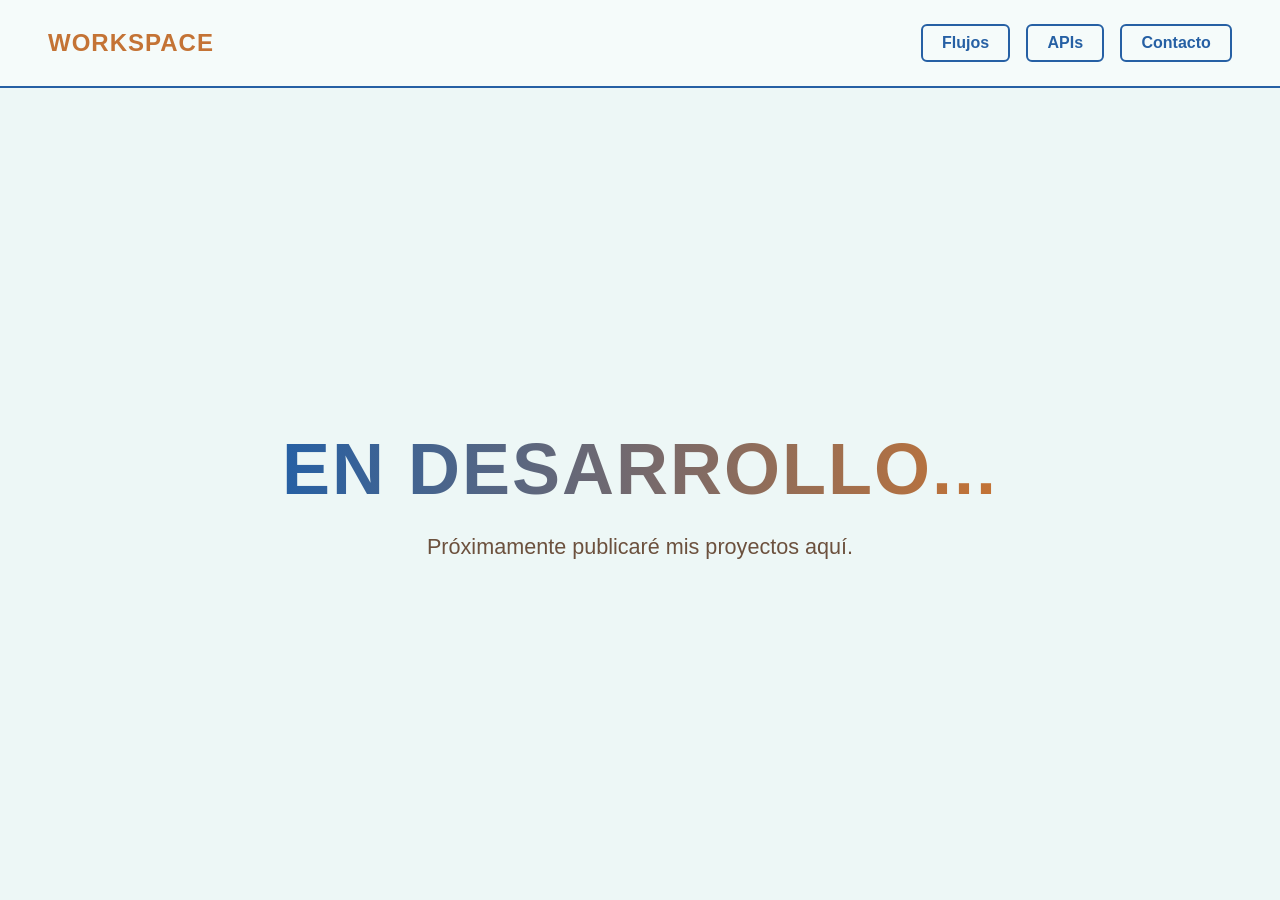
==== index.html @ 37c07baf "Creación de index básico con diseño inicial" ====
<!DOCTYPE html>
<html lang="es">
<head>
    <meta charset="UTF-8">
    <meta name="viewport" content="width=device-width, initial-scale=1.0">
    <title>Repositorio - En desarrollo</title>
    <style>
        
        :root {
            --deep-walnut: #56351E;
            --azure-mist: #EDF7F6;
            --sandy-brown: #F19953;
            --copper: #C47335;
            --baltic-blue: #2660A4;
        }

        * {
            margin: 0;
            padding: 0;
            box-sizing: border-box;
            font-family: 'Segoe UI', Tahoma, Geneva, Verdana, sans-serif;
        }
        
        body {
            background-color: var(--azure-mist);
            color: var(--deep-walnut);
            display: flex;
            flex-direction: column;
            min-height: 100vh;
        }

        header {
            display: flex;
            justify-content: space-between;
            align-items: center;
            padding: 1.5rem 3rem;
            background-color: rgba(255, 255, 255, 0.4);
            border-bottom: 2px solid var(--baltic-blue);
        }

        .logo {
            font-size: 1.5rem;
            font-weight: bold;
            color: var(--copper);
            letter-spacing: 1px;
            text-transform: uppercase;
        }

        nav {
            display: flex;
            gap: 1rem;
        }

        .nav-btn {
            background: transparent;
            color: var(--baltic-blue);
            border: 2px solid var(--baltic-blue);
            padding: 0.5rem 1.2rem;
            border-radius: 0.375rem;
            font-size: 1rem;
            font-weight: 600;
            cursor: not-allowed;
            transition: all 0.3s ease;
        }

        .nav-btn:hover {
            background-color: var(--baltic-blue);
            color: var(--azure-mist);
            box-shadow: 0 0 12px rgba(38, 96, 164, 0.3); 
        }

        main {
            flex: 1;
            display: flex;
            flex-direction: column;
            justify-content: center;
            align-items: center;
            text-align: center;
            padding: 2rem;
        }

        h1 {
            font-size: 4.5rem;
            margin-bottom: 1.5rem;
            text-transform: uppercase;
            letter-spacing: 2px;
            background: linear-gradient(to right, var(--baltic-blue), var(--copper));
            /*-webkit-background-clip: text;*/
            -webkit-background-clip: text;
            -webkit-text-fill-color: transparent;
        }

        p {
            font-size: 1.35rem;
            color: var(--deep-walnut);
            opacity: 0.85;
        }

        .pulse {
            animation: pulse 3s infinite;
        }

        @keyframes pulse {
            0% { opacity: 0.85; }
            50% { opacity: 0.5; color: var(--baltic-blue); }
            100% { opacity: 0.85; }
        }

        @media (max-width: 768px) {
            header {
                padding: 1.5rem;
            }
            h1 {
                font-size: 3.5rem;
            }
        }

        @media (max-width: 600px) {
            header {
                flex-direction: column;
                gap: 1.5rem;
                padding: 1.5rem;
            }
            nav {
                width: 100%;
                justify-content: center;
                flex-wrap: wrap;
            }
            .nav-btn {
                padding: 0.5rem 1rem;
                font-size: 0.9rem;
            }
            h1 {
                font-size: 2.5rem;
                margin-bottom: 1rem;
            }
            p {
                font-size: 1.1rem;
            }
        }
    </style>
</head>
<body>

    <header>
        <div class="logo">Workspace</div>
        <nav>
            <button class="nav-btn" type="button">Flujos</button>
            <button class="nav-btn" type="button">APIs</button>
            <button class="nav-btn" type="button">Contacto</button>
        </nav>
    </header>

    <main>
        <h1>En desarrollo...</h1>
        <p class="pulse">Próximamente publicaré mis proyectos aquí.</p>
    </main>

</body>
</html>
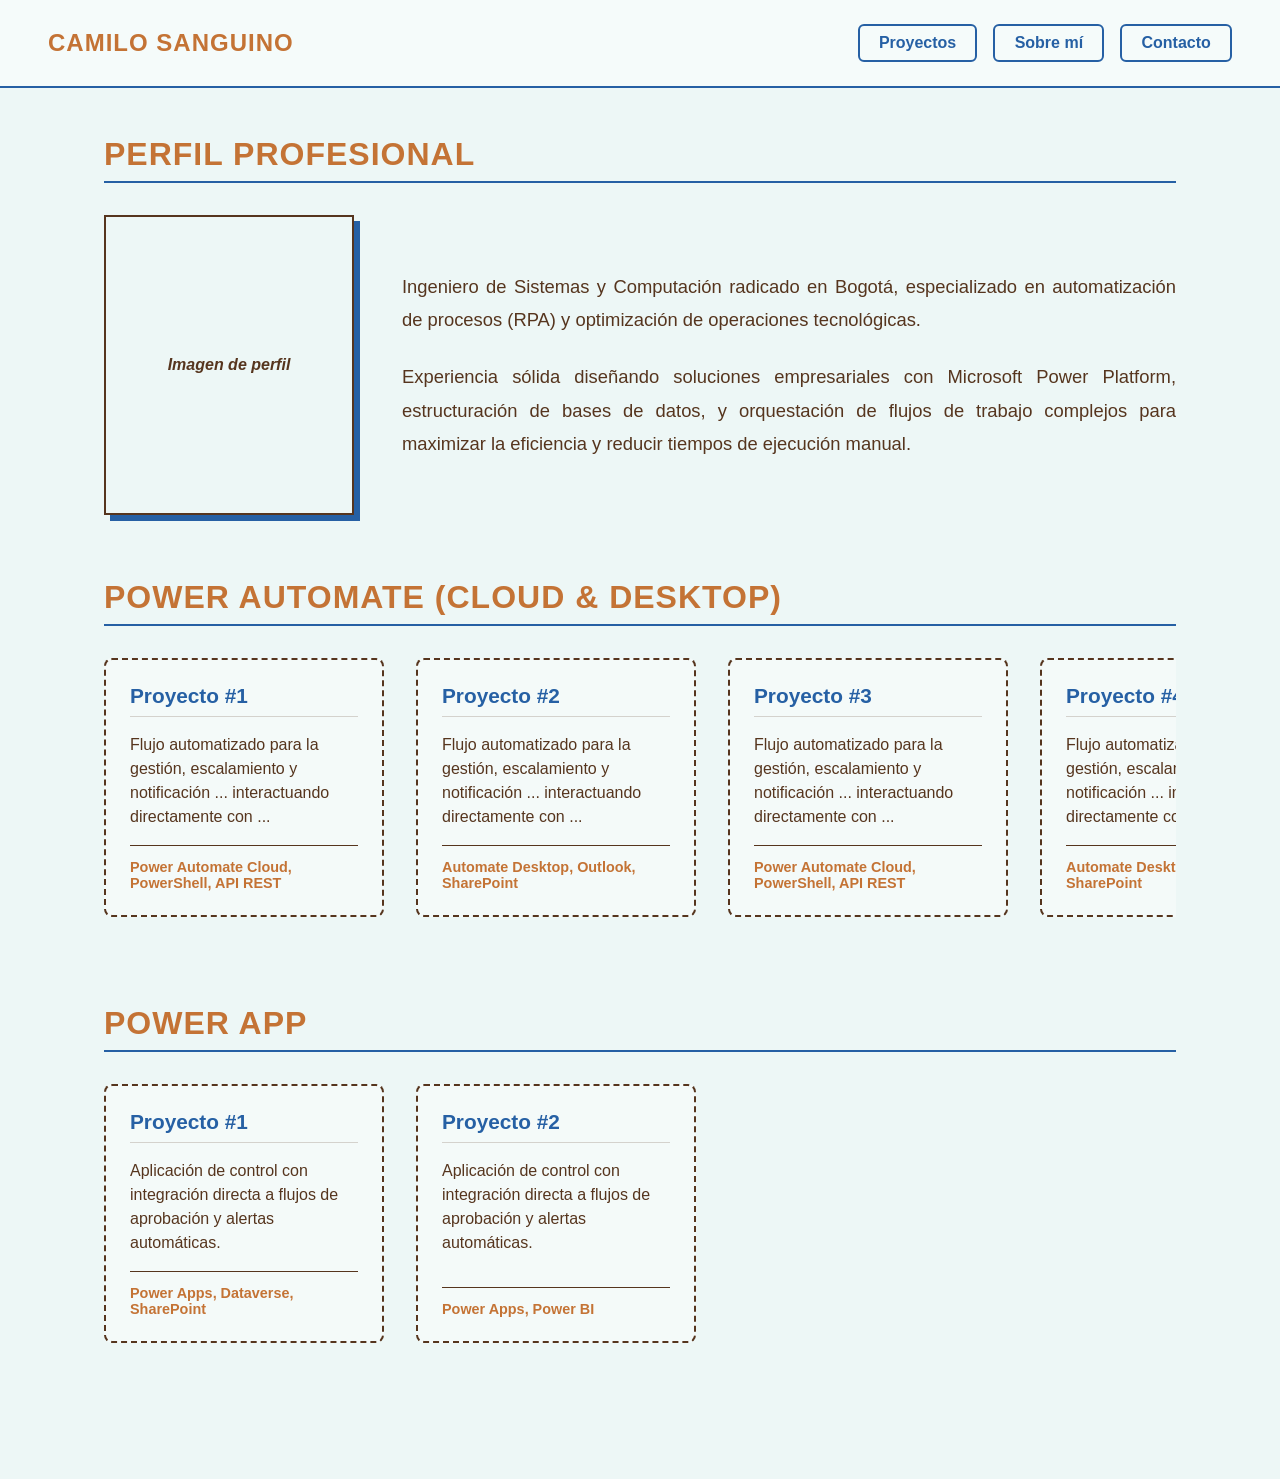
==== commit cf697b6d: "Creación de un archivo independiente para los estilos y modificaciones de estructura a pantalla prin" ====
--- a/index.html
+++ b/index.html
@@ -1,160 +1,70 @@
 <!DOCTYPE html>
 <html lang="es">
-<head>
-    <meta charset="UTF-8">
-    <meta name="viewport" content="width=device-width, initial-scale=1.0">
-    <title>Repositorio - En desarrollo</title>
-    <style>
-        
-        :root {
-            --deep-walnut: #56351E;
-            --azure-mist: #EDF7F6;
-            --sandy-brown: #F19953;
-            --copper: #C47335;
-            --baltic-blue: #2660A4;
-        }
-
-        * {
-            margin: 0;
-            padding: 0;
-            box-sizing: border-box;
-            font-family: 'Segoe UI', Tahoma, Geneva, Verdana, sans-serif;
-        }
-        
-        body {
-            background-color: var(--azure-mist);
-            color: var(--deep-walnut);
-            display: flex;
-            flex-direction: column;
-            min-height: 100vh;
-        }
-
-        header {
-            display: flex;
-            justify-content: space-between;
-            align-items: center;
-            padding: 1.5rem 3rem;
-            background-color: rgba(255, 255, 255, 0.4);
-            border-bottom: 2px solid var(--baltic-blue);
-        }
-
-        .logo {
-            font-size: 1.5rem;
-            font-weight: bold;
-            color: var(--copper);
-            letter-spacing: 1px;
-            text-transform: uppercase;
-        }
-
-        nav {
-            display: flex;
-            gap: 1rem;
-        }
-
-        .nav-btn {
-            background: transparent;
-            color: var(--baltic-blue);
-            border: 2px solid var(--baltic-blue);
-            padding: 0.5rem 1.2rem;
-            border-radius: 0.375rem;
-            font-size: 1rem;
-            font-weight: 600;
-            cursor: not-allowed;
-            transition: all 0.3s ease;
-        }
-
-        .nav-btn:hover {
-            background-color: var(--baltic-blue);
-            color: var(--azure-mist);
-            box-shadow: 0 0 12px rgba(38, 96, 164, 0.3); 
-        }
-
-        main {
-            flex: 1;
-            display: flex;
-            flex-direction: column;
-            justify-content: center;
-            align-items: center;
-            text-align: center;
-            padding: 2rem;
-        }
-
-        h1 {
-            font-size: 4.5rem;
-            margin-bottom: 1.5rem;
-            text-transform: uppercase;
-            letter-spacing: 2px;
-            background: linear-gradient(to right, var(--baltic-blue), var(--copper));
-            /*-webkit-background-clip: text;*/
-            -webkit-background-clip: text;
-            -webkit-text-fill-color: transparent;
-        }
-
-        p {
-            font-size: 1.35rem;
-            color: var(--deep-walnut);
-            opacity: 0.85;
-        }
-
-        .pulse {
-            animation: pulse 3s infinite;
-        }
-
-        @keyframes pulse {
-            0% { opacity: 0.85; }
-            50% { opacity: 0.5; color: var(--baltic-blue); }
-            100% { opacity: 0.85; }
-        }
-
-        @media (max-width: 768px) {
-            header {
-                padding: 1.5rem;
-            }
-            h1 {
-                font-size: 3.5rem;
-            }
-        }
-
-        @media (max-width: 600px) {
-            header {
-                flex-direction: column;
-                gap: 1.5rem;
-                padding: 1.5rem;
-            }
-            nav {
-                width: 100%;
-                justify-content: center;
-                flex-wrap: wrap;
-            }
-            .nav-btn {
-                padding: 0.5rem 1rem;
-                font-size: 0.9rem;
-            }
-            h1 {
-                font-size: 2.5rem;
-                margin-bottom: 1rem;
-            }
-            p {
-                font-size: 1.1rem;
-            }
-        }
-    </style>
-</head>
-<body>
-
-    <header>
-        <div class="logo">Workspace</div>
-        <nav>
-            <button class="nav-btn" type="button">Flujos</button>
-            <button class="nav-btn" type="button">APIs</button>
-            <button class="nav-btn" type="button">Contacto</button>
-        </nav>
-    </header>
-
-    <main>
-        <h1>En desarrollo...</h1>
-        <p class="pulse">Próximamente publicaré mis proyectos aquí.</p>
-    </main>
-
-</body>
+    <head>
+        <meta charset="UTF-8">
+        <meta name="viewport" content="width=device-width, initial-scale=1.0">
+        <title>Repositorio - En desarrollo</title>
+        <link rel="stylesheet" href="assets/css/style.css">
+    </head>
+    <body>
+        <header>
+            <div class="logo">Camilo Sanguino</div>
+            <nav>
+                <button class="nav-btn" type="button">Proyectos</button>
+                <button class="nav-btn" type="button">Sobre mí</button>
+                <button class="nav-btn" type="button">Contacto</button>
+            </nav>
+        </header>
+        <main>
+            <!-- SECCION: Perfil Profesional -->
+            <h2 class="section-title">Perfil Profesional</h2>
+            <div class="profile-container">
+                <div class="profile-image">
+                    Imagen de perfil
+                </div>
+                <div class="profile-text">
+                    <p>Ingeniero de Sistemas y Computación radicado en Bogotá, especializado en automatización de procesos (RPA) y optimización de operaciones tecnológicas.</p>
+                    <p>Experiencia sólida diseñando soluciones empresariales con Microsoft Power Platform, estructuración de bases de datos, y orquestación de flujos de trabajo complejos para maximizar la eficiencia y reducir tiempos de ejecución manual.</p>
+                </div>
+            </div>
+            <!-- SECCION: Power Automate -->
+            <h2 class="section-title">Power Automate (Cloud & Desktop)</h2>
+            <div class="projects-scroll">
+                <div class="card">
+                    <h3>Proyecto #1</h3>
+                    <p>Flujo automatizado para la gestión, escalamiento y notificación ... interactuando directamente con ...</p>
+                    <div class="tools">Power Automate Cloud, PowerShell, API REST</div>
+                </div>
+                <div class="card">
+                    <h3>Proyecto #2</h3>
+                    <p>Flujo automatizado para la gestión, escalamiento y notificación ... interactuando directamente con ...</p>
+                    <div class="tools">Automate Desktop, Outlook, SharePoint</div>
+                </div>
+                <div class="card">
+                    <h3>Proyecto #3</h3>
+                    <p>Flujo automatizado para la gestión, escalamiento y notificación ... interactuando directamente con ...</p>
+                    <div class="tools">Power Automate Cloud, PowerShell, API REST</div>
+                </div>
+                <div class="card">
+                    <h3>Proyecto #4</h3>
+                    <p>Flujo automatizado para la gestión, escalamiento y notificación ... interactuando directamente con ...</p>
+                    <div class="tools">Automate Desktop, Outlook, SharePoint</div>
+                </div>
+            </div>
+            <!-- SECCION: Power Apps -->
+            <h2 class="section-title">Power App</h2>
+            <div class="projects-scroll">
+                <div class="card">
+                    <h3>Proyecto #1</h3>
+                    <p>Aplicación de control con integración directa a flujos de aprobación y alertas automáticas.</p>
+                    <div class="tools">Power Apps, Dataverse, SharePoint</div>
+                </div>
+                <div class="card">
+                    <h3>Proyecto #2</h3>
+                    <p>Aplicación de control con integración directa a flujos de aprobación y alertas automáticas.</p>
+                    <div class="tools">Power Apps, Power BI</div>
+                </div>
+            </div>
+        </main>
+    </body>
 </html>
--- a/assets/css/style.css
+++ b/assets/css/style.css
@@ -0,0 +1,230 @@
+:root {
+    --deep-walnut: #56351E;
+    --azure-mist: #EDF7F6;
+    --sandy-brown: #F19953;
+    --copper: #C47335;
+    --baltic-blue: #2660A4;
+}
+
+* {
+    margin: 0;
+    padding: 0;
+    box-sizing: border-box;
+    font-family: 'Segoe UI', Tahoma, Geneva, Verdana, sans-serif;
+}
+
+body {
+    background-color: var(--azure-mist);
+    color: var(--deep-walnut);
+    display: flex;
+    flex-direction: column;
+    min-height: 100vh;
+}
+
+header {
+    display: flex;
+    justify-content: space-between;
+    align-items: center;
+    padding: 1.5rem 3rem;
+    background-color: rgba(255, 255, 255, 0.4);
+    border-bottom: 2px solid var(--baltic-blue);
+}
+
+.logo {
+    font-size: 1.5rem;
+    font-weight: bold;
+    color: var(--copper);
+    letter-spacing: 1px;
+    text-transform: uppercase;
+}
+
+nav {
+    display: flex;
+    gap: 1rem;
+}
+
+.nav-btn {
+    background: transparent;
+    color: var(--baltic-blue);
+    border: 2px solid var(--baltic-blue);
+    padding: 0.5rem 1.2rem;
+    border-radius: 0.375rem;
+    font-size: 1rem;
+    font-weight: 600;
+    cursor: not-allowed;
+    transition: all 0.3s ease;
+}
+
+.nav-btn:hover {
+    background-color: var(--baltic-blue);
+    color: var(--azure-mist);
+    box-shadow: 0 0 12px rgba(38, 96, 164, 0.3); 
+}
+
+/* --- ESTILOS DEL CONTENIDO PRINCIPAL --- */
+main {
+    padding: 3rem 4rem;
+    max-width: 1200px;
+    margin: 0 auto;
+    width: 100%;
+}
+
+.section-title {
+    font-size: 2rem;
+    text-transform: uppercase;
+    border-bottom: 2px solid var(--baltic-blue);
+    margin-bottom: 2rem;
+    padding-bottom: 0.5rem;
+    color: var(--copper);
+    letter-spacing: 1px;
+}
+
+/* 1. Perfil Profesional */
+.profile-container {
+    display: flex;
+    gap: 3rem;
+    margin-bottom: 4rem;
+    align-items: center;
+}
+
+.profile-image {
+    width: 250px;
+    height: 300px;
+    border: 2px solid var(--deep-walnut);
+    display: flex;
+    align-items: center;
+    justify-content: center;
+    background-color: transparent;
+    color: var(--deep-walnut);
+    font-weight: 600;
+    font-style: italic;
+    flex-shrink: 0;
+    box-shadow: 6px 6px 0px var(--baltic-blue);
+}
+
+.profile-text {
+    display: flex;
+    flex-direction: column;
+    gap: 1.5rem;
+}
+
+.profile-text p {
+    font-size: 1.15rem;
+    line-height: 1.8;
+    text-align: justify;
+    color: var(--deep-walnut);
+}
+
+/* 2. Contenedor de Proyectos (Scroll Horizontal) */
+.projects-scroll {
+    display: flex;
+    gap: 2rem;
+    overflow-x: auto;
+    padding-bottom: 1.5rem;
+    margin-bottom: 4rem;
+    scrollbar-width: thin;
+    scrollbar-color: var(--baltic-blue) rgba(38, 96, 164, 0.1);
+}
+
+.projects-scroll::-webkit-scrollbar {
+    height: 10px;
+}
+.projects-scroll::-webkit-scrollbar-track {
+    background: rgba(38, 96, 164, 0.1);
+    border-radius: 5px;
+}
+.projects-scroll::-webkit-scrollbar-thumb {
+    background-color: var(--baltic-blue);
+    border-radius: 5px;
+}
+
+/* 3. Tarjetas de Proyecto */
+.card {
+    min-width: 280px;
+    max-width: 280px;
+    border: 2px dashed var(--deep-walnut);
+    border-radius: 8px;
+    padding: 1.5rem;
+    background-color: rgba(255, 255, 255, 0.4);
+    display: flex;
+    flex-direction: column;
+    gap: 1rem;
+    transition: transform 0.2s ease;
+}
+
+.card:hover {
+    /*transform: translateY(-5px);*/
+    border-style: solid;
+    border-color: var(--baltic-blue);
+}
+
+.card h3 {
+    color: var(--baltic-blue);
+    font-size: 1.3rem;
+    border-bottom: 1px solid rgba(86, 53, 30, 0.2);
+    padding-bottom: 0.5rem;
+}
+
+.card p {
+    font-size: 1rem;
+    flex-grow: 1;
+    line-height: 1.5;
+}
+
+.card .tools {
+    font-weight: 600;
+    color: var(--copper);
+    font-size: 0.9rem;
+    border-top: 1px solid var(--deep-walnut);
+    padding-top: 0.8rem;
+}
+
+/* Responsividad para móviles */
+@media (max-width: 768px) {
+    .profile-container {
+        flex-direction: column;
+        align-items: center;
+    }
+    main {
+        padding: 1.5rem 2rem;
+    }
+}
+
+@keyframes pulse {
+    0% { opacity: 0.85; }
+    50% { opacity: 0.5; color: var(--baltic-blue); }
+    100% { opacity: 0.85; }
+}
+
+@media (max-width: 768px) {
+    header {
+        padding: 1.5rem;
+    }
+    h1 {
+        font-size: 3.5rem;
+    }
+}
+
+@media (max-width: 600px) {
+    header {
+        flex-direction: column;
+        gap: 1.5rem;
+        padding: 1.5rem;
+    }
+    nav {
+        width: 100%;
+        justify-content: center;
+        flex-wrap: wrap;
+    }
+    .nav-btn {
+        padding: 0.5rem 1rem;
+        font-size: 0.9rem;
+    }
+    h1 {
+        font-size: 2.5rem;
+        margin-bottom: 1rem;
+    }
+    p {
+        font-size: 1.1rem;
+    }
+}
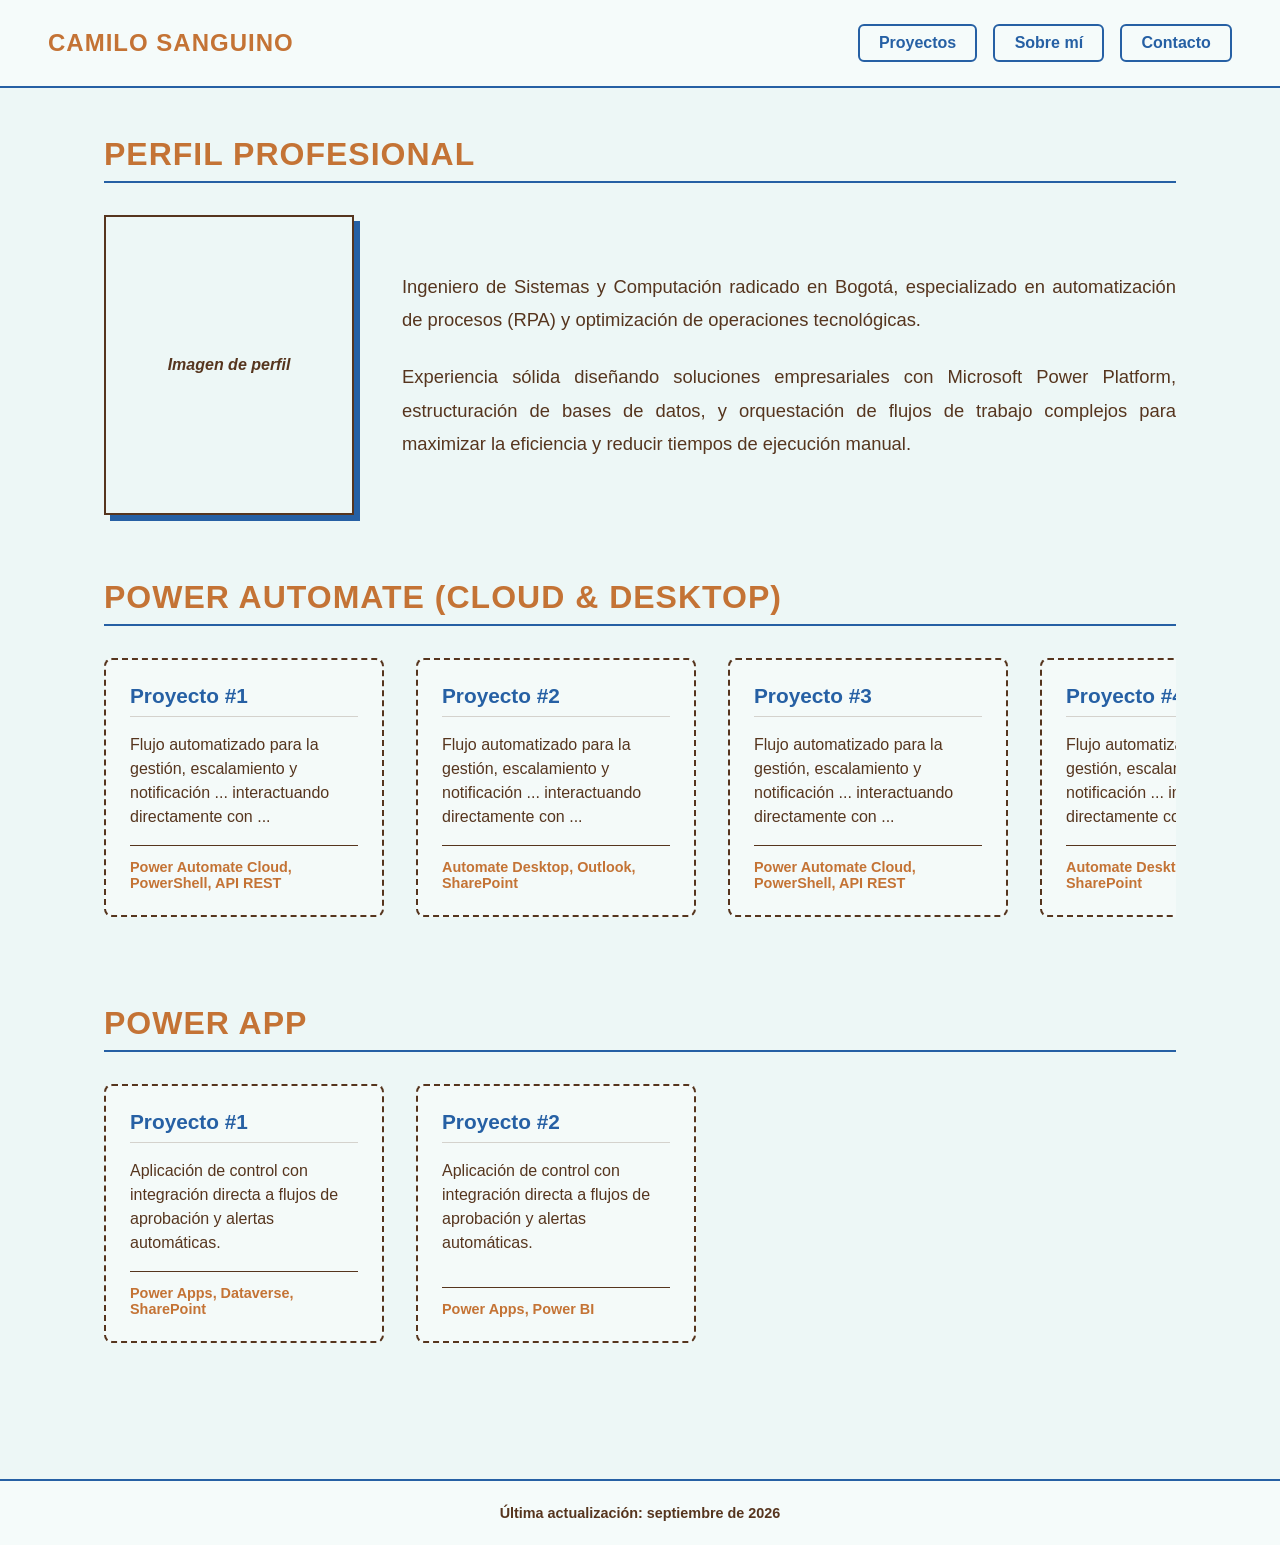
==== commit 8a666ccc: "Se agrega footer con ultima actualización del repo en todas las paginas" ====
--- a/index.html
+++ b/index.html
@@ -10,13 +10,13 @@
         <header>
             <div class="logo">Camilo Sanguino</div>
             <nav>
-                <button class="nav-btn" type="button">Proyectos</button>
-                <button class="nav-btn" type="button">Sobre mí</button>
-                <button class="nav-btn" type="button">Contacto</button>
+                <a href="proyectos.html" class="nav-btn" style="text-decoration: none;">Proyectos</a>
+                <a href="sobre-mi.html" class="nav-btn" style="text-decoration: none;">Sobre mí</a>
+                <a href="contacto.html" class="nav-btn" style="text-decoration: none;">Contacto</a>
             </nav>
         </header>
         <main>
-            <!-- SECCION: Perfil Profesional -->
+            <!-- Perfil profesional -->
             <h2 class="section-title">Perfil Profesional</h2>
             <div class="profile-container">
                 <div class="profile-image">
@@ -27,7 +27,7 @@
                     <p>Experiencia sólida diseñando soluciones empresariales con Microsoft Power Platform, estructuración de bases de datos, y orquestación de flujos de trabajo complejos para maximizar la eficiencia y reducir tiempos de ejecución manual.</p>
                 </div>
             </div>
-            <!-- SECCION: Power Automate -->
+            <!-- Power Automate -->
             <h2 class="section-title">Power Automate (Cloud & Desktop)</h2>
             <div class="projects-scroll">
                 <div class="card">
@@ -51,7 +51,7 @@
                     <div class="tools">Automate Desktop, Outlook, SharePoint</div>
                 </div>
             </div>
-            <!-- SECCION: Power Apps -->
+            <!-- Power Apps -->
             <h2 class="section-title">Power App</h2>
             <div class="projects-scroll">
                 <div class="card">
@@ -66,5 +66,8 @@
                 </div>
             </div>
         </main>
+        <footer class="site-footer">
+            <p>Última actualización: septiembre de 2026</p>
+        </footer>
     </body>
 </html>
--- a/assets/css/style.css
+++ b/assets/css/style.css
@@ -51,7 +51,7 @@
     border-radius: 0.375rem;
     font-size: 1rem;
     font-weight: 600;
-    cursor: not-allowed;
+    /*cursor: not-allowed;*/
     transition: all 0.3s ease;
 }
 
@@ -115,7 +115,7 @@
     color: var(--deep-walnut);
 }
 
-/* 2. Contenedor de Proyectos (Scroll Horizontal) */
+/* Contenedor de proyectos (scroll horizontal) */
 .projects-scroll {
     display: flex;
     gap: 2rem;
@@ -138,7 +138,7 @@
     border-radius: 5px;
 }
 
-/* 3. Tarjetas de Proyecto */
+/* Tarjetas de proyecto */
 .card {
     min-width: 280px;
     max-width: 280px;
@@ -179,6 +179,58 @@
     padding-top: 0.8rem;
 }
 
+/* Estilos del buscador y pagina de proyectos */
+.search-container {
+    margin-bottom: 3rem;
+    display: flex;
+    justify-content: center;
+}
+
+#buscador {
+    width: 100%;
+    max-width: 600px;
+    padding: 1rem 1.5rem;
+    font-size: 1.1rem;
+    border: 2px solid var(--baltic-blue);
+    border-radius: 8px;
+    background-color: rgba(255, 255, 255, 0.6);
+    color: var(--deep-walnut);
+    outline: none;
+    transition: all 0.3s ease;
+}
+
+#buscador:focus {
+    background-color: #ffffff;
+    box-shadow: 0 0 15px rgba(38, 96, 164, 0.3);
+}
+
+.projects-grid {
+    display: grid;
+    /* Crea columnas automáticas que se adaptan al ancho disponible */
+    grid-template-columns: repeat(auto-fill, minmax(280px, 1fr));
+    gap: 2rem;
+    margin-bottom: 4rem;
+}
+
+/* Evitar que los enlaces parezcan texto azul subrayado */
+a.nav-btn {
+    text-decoration: none;
+    display: inline-block;
+    text-align: center;
+}
+
+/* Pie de pagina */
+.site-footer {
+    text-align: center;
+    padding: 1.5rem;
+    margin-top: auto; /* Empuja el contenedor al fondo de la pantalla */
+    background-color: rgba(255, 255, 255, 0.4);
+    border-top: 2px solid var(--baltic-blue);
+    color: var(--deep-walnut);
+    font-size: 0.9rem;
+    font-weight: 600;
+}
+
 /* Responsividad para móviles */
 @media (max-width: 768px) {
     .profile-container {
@@ -227,4 +279,65 @@
     p {
         font-size: 1.1rem;
     }
+}
+
+/* --- ESTILOS DEL MODAL (POPUP DETALLADO) --- */
+.tarjeta-clickable {
+    cursor: pointer;
+}
+
+.modal-overlay {
+    display: none; /* Oculto por defecto */
+    position: fixed;
+    top: 0;
+    left: 0;
+    width: 100%;
+    height: 100%;
+    /* Fondo con el color de tu paleta y transparencia */
+    background-color: rgba(86, 53, 30, 0.85); 
+    z-index: 1000;
+    justify-content: center;
+    align-items: center;
+    padding: 1rem;
+}
+
+.modal-content {
+    background-color: var(--azure-mist);
+    width: 100%;
+    max-width: 800px;
+    max-height: 90vh; /* Máximo 90% del alto de la pantalla */
+    overflow-y: auto; /* Barra de scroll si el contenido es largo */
+    border-radius: 12px;
+    padding: 2.5rem;
+    position: relative;
+    border: 3px solid var(--baltic-blue);
+    box-shadow: 0 10px 30px rgba(0,0,0,0.5);
+}
+
+.close-btn {
+    position: absolute;
+    top: 1rem;
+    right: 1.5rem;
+    font-size: 2.5rem;
+    color: var(--baltic-blue);
+    cursor: pointer;
+    line-height: 1;
+    transition: color 0.2s;
+}
+
+.close-btn:hover {
+    color: var(--copper);
+}
+
+.modal-body {
+    font-size: 1.1rem;
+    line-height: 1.6;
+    color: var(--deep-walnut);
+}
+
+.modal-body img {
+    max-width: 100%;
+    border-radius: 8px;
+    margin: 1.5rem 0;
+    border: 1px solid rgba(38, 96, 164, 0.2);
 }
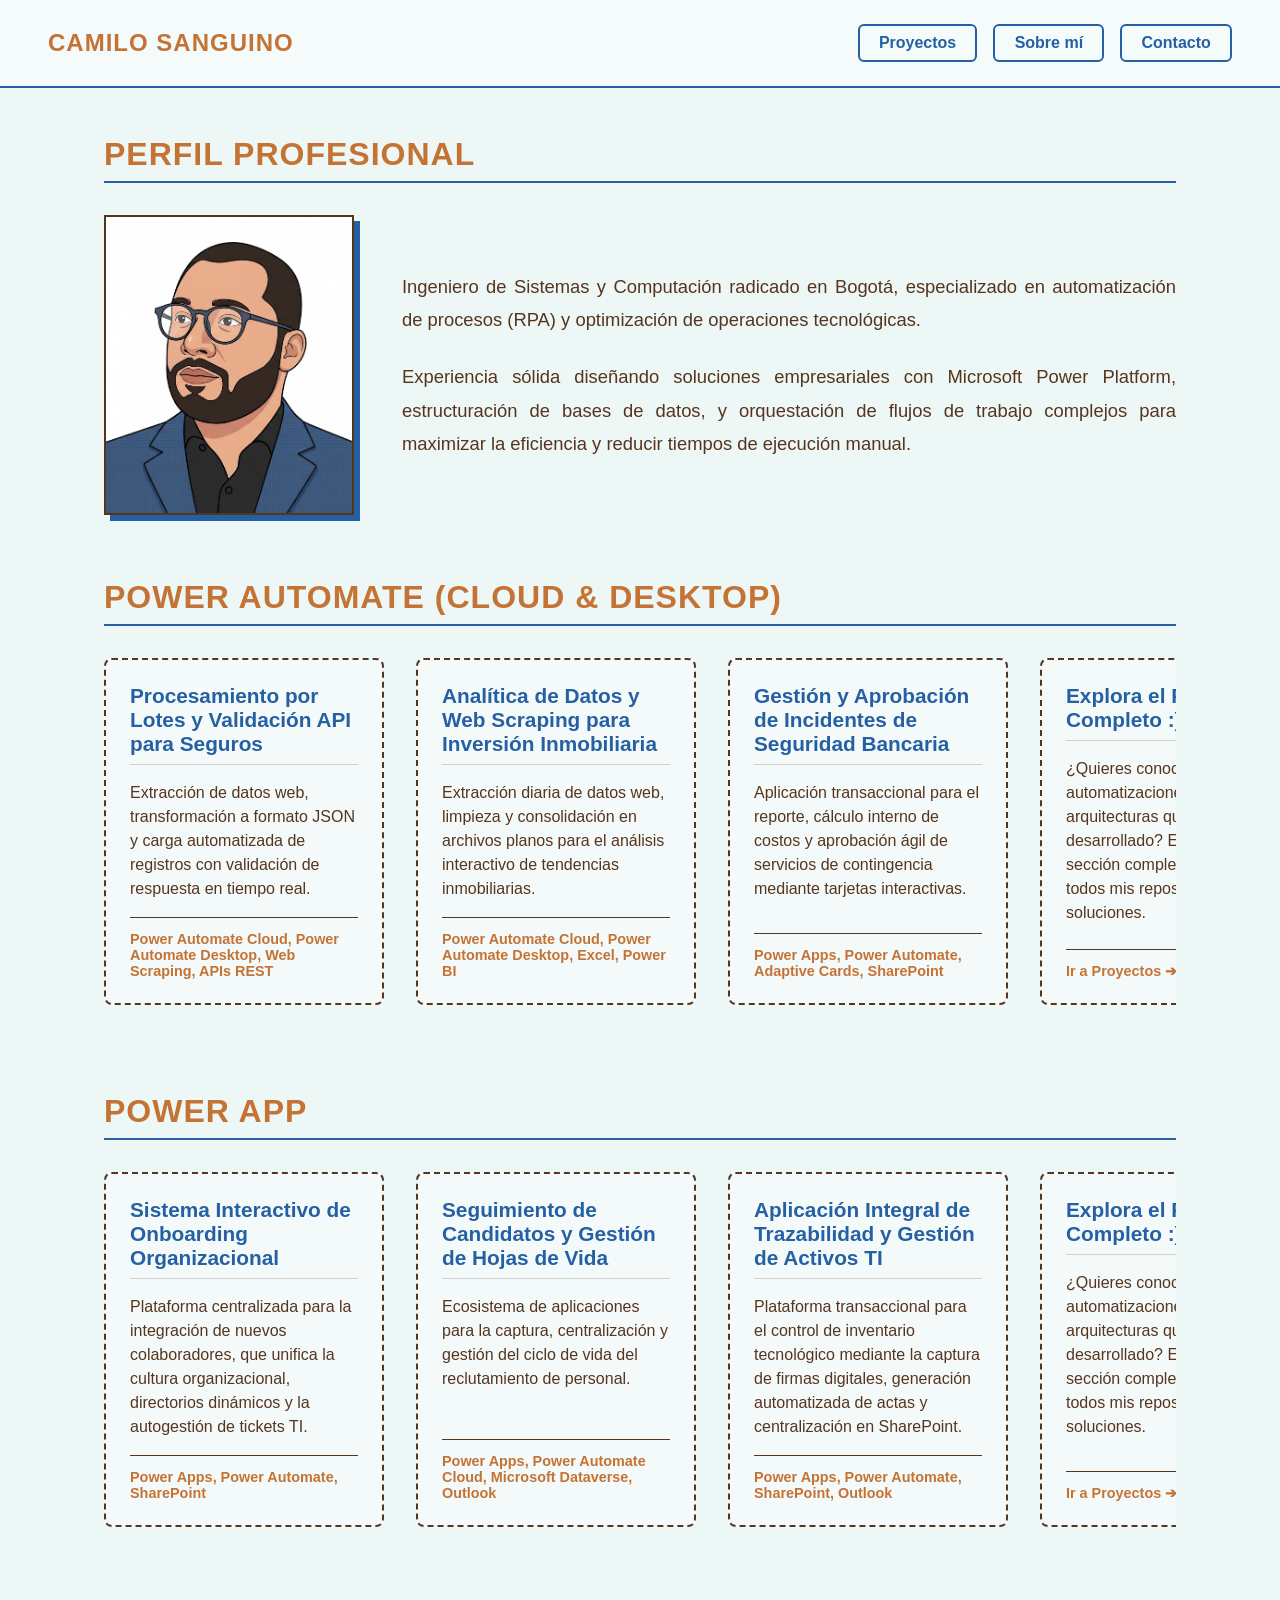
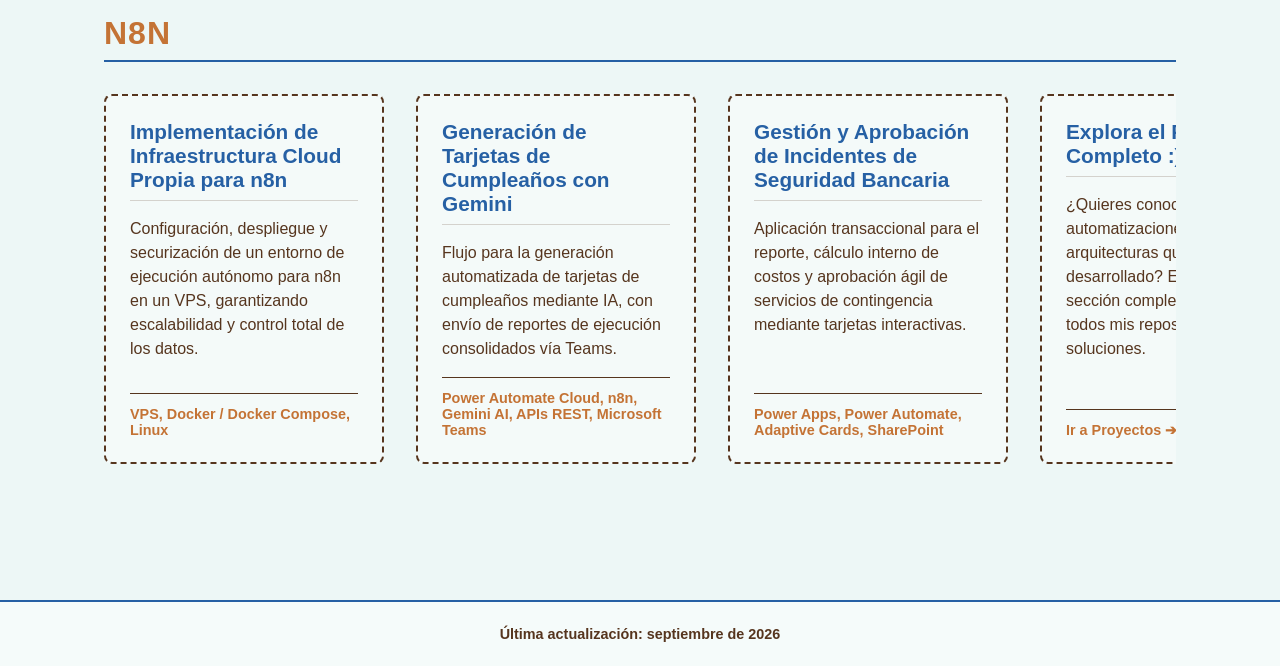
==== commit 8a399579: "Ajuste de la pagina Inicio con proyectos e imagen de perfil" ====
--- a/index.html
+++ b/index.html
@@ -3,7 +3,7 @@
     <head>
         <meta charset="UTF-8">
         <meta name="viewport" content="width=device-width, initial-scale=1.0">
-        <title>Repositorio - En desarrollo</title>
+        <title>Inicio - Camilo Sanguino</title>
         <link rel="stylesheet" href="assets/css/style.css">
     </head>
     <body>
@@ -20,7 +20,7 @@
             <h2 class="section-title">Perfil Profesional</h2>
             <div class="profile-container">
                 <div class="profile-image">
-                    Imagen de perfil
+                    <img src="assets/img/foto_perfil_1.jpg" alt="Foto de perfil de Camilo Sanguino">
                 </div>
                 <div class="profile-text">
                     <p>Ingeniero de Sistemas y Computación radicado en Bogotá, especializado en automatización de procesos (RPA) y optimización de operaciones tecnológicas.</p>
@@ -30,44 +30,91 @@
             <!-- Power Automate -->
             <h2 class="section-title">Power Automate (Cloud & Desktop)</h2>
             <div class="projects-scroll">
-                <div class="card">
-                    <h3>Proyecto #1</h3>
-                    <p>Flujo automatizado para la gestión, escalamiento y notificación ... interactuando directamente con ...</p>
-                    <div class="tools">Power Automate Cloud, PowerShell, API REST</div>
+                <div class="card tarjeta-clickable" data-id="2">
+                    <h3>Procesamiento por Lotes y Validación API para Seguros</h3>
+                    <p>Extracción de datos web, transformación a formato JSON y carga automatizada de registros con validación de respuesta en tiempo real.</p>
+                    <div class="tools">Power Automate Cloud, Power Automate Desktop, Web Scraping, APIs REST</div>
                 </div>
-                <div class="card">
-                    <h3>Proyecto #2</h3>
-                    <p>Flujo automatizado para la gestión, escalamiento y notificación ... interactuando directamente con ...</p>
-                    <div class="tools">Automate Desktop, Outlook, SharePoint</div>
+                <div class="card tarjeta-clickable" data-id="9">
+                    <h3>Analítica de Datos y Web Scraping para Inversión Inmobiliaria</h3>
+                    <p>Extracción diaria de datos web, limpieza y consolidación en archivos planos para el análisis interactivo de tendencias inmobiliarias.</p>
+                    <div class="tools">Power Automate Cloud, Power Automate Desktop, Excel, Power BI</div>
                 </div>
-                <div class="card">
-                    <h3>Proyecto #3</h3>
-                    <p>Flujo automatizado para la gestión, escalamiento y notificación ... interactuando directamente con ...</p>
-                    <div class="tools">Power Automate Cloud, PowerShell, API REST</div>
+                <div class="card tarjeta-clickable" data-id="5">
+                    <h3>Gestión y Aprobación de Incidentes de Seguridad Bancaria</h3>
+                    <p>Aplicación transaccional para el reporte, cálculo interno de costos y aprobación ágil de servicios de contingencia mediante tarjetas interactivas.</p>
+                    <div class="tools">Power Apps, Power Automate, Adaptive Cards, SharePoint</div>
                 </div>
-                <div class="card">
-                    <h3>Proyecto #4</h3>
-                    <p>Flujo automatizado para la gestión, escalamiento y notificación ... interactuando directamente con ...</p>
-                    <div class="tools">Automate Desktop, Outlook, SharePoint</div>
+                <div class="card" style="cursor: pointer;" onclick="window.location.href='proyectos.html'">
+                    <h3>Explora el Repositorio Completo :)</h3>
+                    <p>¿Quieres conocer otras automatizaciones y arquitecturas que he desarrollado? Explora la sección completa para ver todos mis repositorios y soluciones.</p>
+                    <div class="tools">Ir a Proyectos ➔</div>
                 </div>
             </div>
             <!-- Power Apps -->
             <h2 class="section-title">Power App</h2>
             <div class="projects-scroll">
-                <div class="card">
-                    <h3>Proyecto #1</h3>
-                    <p>Aplicación de control con integración directa a flujos de aprobación y alertas automáticas.</p>
-                    <div class="tools">Power Apps, Dataverse, SharePoint</div>
+                <div class="card tarjeta-clickable" data-id="11">
+                    <h3>Sistema Interactivo de Onboarding Organizacional</h3>
+                    <p>Plataforma centralizada para la integración de nuevos colaboradores, que unifica la cultura organizacional, directorios dinámicos y la autogestión de tickets TI.</p>
+                    <div class="tools">Power Apps, Power Automate, SharePoint</div>
                 </div>
-                <div class="card">
-                    <h3>Proyecto #2</h3>
-                    <p>Aplicación de control con integración directa a flujos de aprobación y alertas automáticas.</p>
-                    <div class="tools">Power Apps, Power BI</div>
+                <div class="card tarjeta-clickable" data-id="3">
+                    <h3>Seguimiento de Candidatos y Gestión de Hojas de Vida</h3>
+                    <p>Ecosistema de aplicaciones para la captura, centralización y gestión del ciclo de vida del reclutamiento de personal.</p>
+                    <div class="tools">Power Apps, Power Automate Cloud, Microsoft Dataverse, Outlook</div>
+                </div>
+                <div class="card tarjeta-clickable" data-id="8">
+                    <h3>Aplicación Integral de Trazabilidad y Gestión de Activos TI</h3>
+                    <p>Plataforma transaccional para el control de inventario tecnológico mediante la captura de firmas digitales, generación automatizada de actas y centralización en SharePoint.</p>
+                    <div class="tools">Power Apps, Power Automate, SharePoint, Outlook</div>
+                </div>
+                <div class="card" style="cursor: pointer;" onclick="window.location.href='proyectos.html'">
+                    <h3>Explora el Repositorio Completo :)</h3>
+                    <p>¿Quieres conocer otras automatizaciones y arquitecturas que he desarrollado? Explora la sección completa para ver todos mis repositorios y soluciones.</p>
+                    <div class="tools">Ir a Proyectos ➔</div>
+                </div>
+            </div>
+            <!-- N8N -->
+            <h2 class="section-title">n8n</h2>
+            <div class="projects-scroll">
+                <div class="card tarjeta-clickable" data-id="10">
+                    <h3>Implementación de Infraestructura Cloud Propia para n8n</h3>
+                    <p>Configuración, despliegue y securización de un entorno de ejecución autónomo para n8n en un VPS, garantizando escalabilidad y control total de los datos.</p>
+                    <div class="tools">VPS, Docker / Docker Compose, Linux</div>
+                </div>
+                <div class="card tarjeta-clickable" data-id="7">
+                    <h3>Generación de Tarjetas de Cumpleaños con Gemini</h3>
+                    <p>Flujo para la generación automatizada de tarjetas de cumpleaños mediante IA, con envío de reportes de ejecución consolidados vía Teams.</p>
+                    <div class="tools">Power Automate Cloud, n8n, Gemini AI, APIs REST, Microsoft Teams</div>
+                </div>
+                <div class="card tarjeta-clickable" data-id="5">
+                    <h3>Gestión y Aprobación de Incidentes de Seguridad Bancaria</h3>
+                    <p>Aplicación transaccional para el reporte, cálculo interno de costos y aprobación ágil de servicios de contingencia mediante tarjetas interactivas.</p>
+                    <div class="tools">Power Apps, Power Automate, Adaptive Cards, SharePoint</div>
+                </div>
+                <div class="card" style="cursor: pointer;" onclick="window.location.href='proyectos.html'">
+                    <h3>Explora el Repositorio Completo :)</h3>
+                    <p>¿Quieres conocer otras automatizaciones y arquitecturas que he desarrollado? Explora la sección completa para ver todos mis repositorios y soluciones.</p>
+                    <div class="tools">Ir a Proyectos ➔</div>
                 </div>
             </div>
         </main>
+        <!-- Fondo oscuro del modal -->
+        <div id="modal-proyecto" class="modal-overlay">
+            <!-- Caja del contenido -->
+            <div class="modal-content">
+                <span class="close-btn" id="cerrar-modal">&times;</span>
+                <h2 id="modal-titulo">Título del Proyecto</h2>
+                <div class="tools" id="modal-herramientas" style="margin-bottom: 1.5rem;">Herramientas</div>
+                <!-- Se inyecta todo el html detallado -->
+                <div id="modal-cuerpo" class="modal-body"></div>
+            </div>
+        </div>
         <footer class="site-footer">
             <p>Última actualización: septiembre de 2026</p>
         </footer>
+        <!-- Logica del modal -->
+        <script src="assets/js/modal.js"></script>
     </body>
 </html>
--- a/assets/css/style.css
+++ b/assets/css/style.css
@@ -100,6 +100,13 @@
     font-style: italic;
     flex-shrink: 0;
     box-shadow: 6px 6px 0px var(--baltic-blue);
+}
+
+.profile-image img {
+    width: 100%;       /* Para que ocupe todo el ancho del contenedor */
+    height: 100%;      /* Para que ocupe todo el alto del contenedor */
+    object-fit: cover; /* Evita que la imagen se deforme o se estire */
+    /*border-radius: 50%; /* Opcional: Esto hace que la foto se vea circular */
 }
 
 .profile-text {
